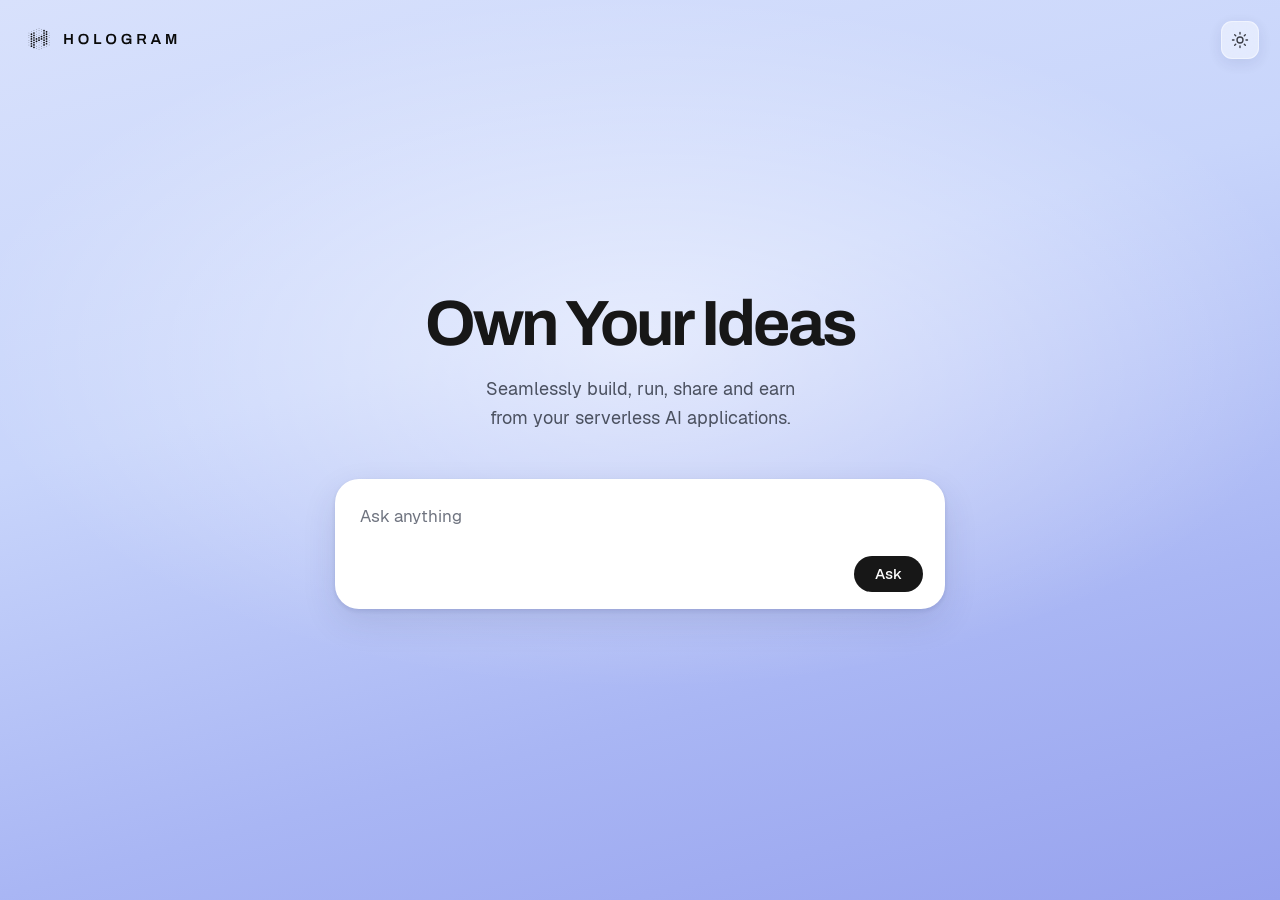
==== site/index.html @ 6a20eea2 "The hero says Own Your Ideas, and what the product is for in one line The headline and the lede are " ====
<!doctype html>
<html lang="en">
<head>
<meta charset="utf-8">
<meta name="viewport" content="width=device-width, initial-scale=1, viewport-fit=cover">
<meta name="color-scheme" content="light">
<meta name="theme-color" content="#d8e1fc">
<title>Own Your Ideas</title>
<meta name="description" content="Seamlessly build, run, share and earn from your serverless AI applications.">
<link rel="icon" href="mark.svg" type="image/svg+xml">
<link rel="manifest" href="app.webmanifest">
<link rel="stylesheet" href="app.css">
<script>
// Pre paint appearance, the same canonical state Hologram OS keeps (holo.theme.v1: palette, immersive,
// wallpaper) and the same hooks (data-holo-palette, data-holo-immersive, --holo-wallpaper, color-scheme),
// so the first frame already wears the chosen look. First run, and once for anyone who chose before
// look 2 (the sky gradient): light, no photo.
(function () {
  var root = document.documentElement, s = null;
  try { s = JSON.parse(localStorage.getItem("holo.theme.v1") || "null"); } catch (e) {}
  if (!s || s.look !== 2) { s = { look: 2, palette: "light", immersive: false, wallpaper: "wallpapers/alps.jpg" }; try { localStorage.setItem("holo.theme.v1", JSON.stringify(s)); } catch (e) {} }
  root.setAttribute("data-holo-palette", s.palette === "light" ? "light" : "dark");
  root.setAttribute("data-holo-immersive", s.immersive ? "on" : "off");
  root.style.setProperty("color-scheme", s.palette === "light" ? "light" : "dark");
  if (s.wallpaper) root.style.setProperty("--holo-wallpaper", "url(" + JSON.stringify(s.wallpaper) + ")");
})();
</script>
</head>
<body>
<a class="mark" href="./" aria-label="Hologram"><img class="on-dark" src="lockup-white.svg" alt="Hologram" width="157" height="30"><img class="on-light" src="lockup-black.svg" alt="Hologram" width="157" height="30"></a>
<button class="appearance" id="appearance" type="button" aria-haspopup="dialog" aria-expanded="false" aria-label="Appearance"><svg viewBox="0 0 24 24" width="18" height="18" fill="none" stroke="currentColor" stroke-width="1.8" stroke-linecap="round"><circle cx="12" cy="12" r="4"/><path d="M12 2v2M12 20v2M2 12h2M20 12h2M4.9 4.9l1.4 1.4M17.7 17.7l1.4 1.4M4.9 19.1l1.4-1.4M17.7 6.3l1.4-1.4"/></svg></button>
<div class="popover" id="popover" role="dialog" aria-label="Appearance" hidden>
  <button class="mode" type="button" data-mode="dark">Dark</button>
  <button class="mode" type="button" data-mode="light">Light</button>
  <button class="mode" type="button" data-mode="immersive">Immersive</button>
  <div class="walls" id="walls"><button class="wall" type="button" data-wall="wallpapers/alps.jpg" title="Alpine Dawn" aria-label="Alpine Dawn" style="background-image:url(wallpapers/alps.jpg)"></button><button class="wall" type="button" data-wall="wallpapers/galaxy.jpg" title="Galaxy" aria-label="Galaxy" style="background-image:url(wallpapers/galaxy.jpg)"></button><button class="wall" type="button" data-wall="wallpapers/aurora.jpg" title="Aurora" aria-label="Aurora" style="background-image:url(wallpapers/aurora.jpg)"></button></div>
</div>
<script type="application/json" id="wallpapers">[{"by":"Unsplash","byUrl":"https://unsplash.com/?utm_source=Hologram_AI&utm_medium=referral","file":"wallpapers/alps.jpg","name":"Alpine Dawn"},{"by":"Tiago Ferreira","byUrl":"https://unsplash.com/@tiago_f_ferreira?utm_source=Hologram_AI&utm_medium=referral","file":"wallpapers/galaxy.jpg","name":"Galaxy"},{"by":"Lightscape","byUrl":"https://unsplash.com/@lightscape?utm_source=Hologram_AI&utm_medium=referral","file":"wallpapers/aurora.jpg","name":"Aurora"}]</script>
<main>
  <h1>Own Your Ideas</h1>
  <p class="lede">Seamlessly build, run, share and earn from your serverless AI applications.</p>
  <div class="messages" id="messages"></div>
  <form class="composer" id="composer">
    <textarea id="input" rows="1" placeholder="Ask anything" autocomplete="off" autofocus></textarea>
    <div class="row"><span class="hint mono" id="hint"></span><button class="btn" id="send" type="submit" aria-label="Ask">Ask</button></div>
  </form>
</main>
<script type="module" src="app.js"></script>
</body>
</html>
---- site/app.css ----
/* Tokens from Hologram-Technologies/hologram-brand-kit, brand/css/hologram-warm.css, light and dark
   layers, and the kit's web fonts. Appearance as Hologram OS keeps it: two axes on <html>,
   data-holo-palette (light | dark) and data-holo-immersive (on | off) with --holo-wallpaper, the
   curated Unsplash photo behind frosted glass. The light look is the hero as lovable.dev draws it: a sky
   gradient, one large dark headline, one grey line, one floating white box with its controls along the
   bottom edge. Type steps of φ (16, 26, 42, 64); spacing on 8, 13, 21, 34, 55. */
@font-face { font-family: "Archivo"; src: url("fonts/Archivo-Bold.woff2") format("woff2"); font-weight: 700; font-display: swap; }
@font-face { font-family: "Geist"; src: url("fonts/Geist-Regular.woff2") format("woff2"); font-weight: 400; font-display: swap; }
@font-face { font-family: "Geist"; src: url("fonts/Geist-Medium.woff2") format("woff2"); font-weight: 500; font-display: swap; }
@font-face { font-family: "Geist Mono"; src: url("fonts/GeistMono-Regular.woff2") format("woff2"); font-weight: 400; font-display: swap; }

:root {
  --background: #c9d6fa; --foreground: #171717; --card: #ffffff; --muted-foreground: #4b5160;
  --border: #e4e7ef; --ring: #a8b0c6; --brand: #e93b01; --radius: 24px;
  --sky-a: #d8e1fc; --sky-b: #c8d5fb; --sky-c: #a9b6f4; --sky-d: #97a2ee;
  --glow-a: rgba(233, 59, 1, 0.42); --glow-b: rgba(255, 140, 90, 0.30); --glow-c: rgba(233, 59, 1, 0.22);
  --user: rgba(23, 23, 23, 0.06); --shadow: rgba(35, 45, 90, 0.12); --button: #171717; --button-hover: #000;
  --glass: rgba(255, 255, 255, 0.6); --glass-border: rgba(255, 255, 255, 0.75);
  --display: "Archivo", "Geist", system-ui, sans-serif;
  --text: "Geist", system-ui, -apple-system, "Segoe UI", sans-serif;
  --mono: "Geist Mono", ui-monospace, SFMono-Regular, Menlo, monospace;
}
:root[data-holo-palette="dark"] {
  --background: #151312; --foreground: #f6f5f4; --card: #1e1c1b; --muted-foreground: #a6a4a2;
  --border: #ffffff1a; --ring: #757371;
  --glow-a: rgba(233, 59, 1, 0.34); --glow-b: rgba(255, 140, 90, 0.16); --glow-c: rgba(233, 59, 1, 0.18);
  --user: rgba(255, 255, 255, 0.06); --shadow: rgba(0, 0, 0, 0.45); --button: #e93b01; --button-hover: #ff4a0a;
  --glass: rgba(30, 28, 27, 0.72); --glass-border: rgba(255, 255, 255, 0.12);
}
:root[data-holo-immersive="on"] {
  --foreground: #ffffff; --muted-foreground: rgba(255, 255, 255, 0.8); --card: rgba(255, 255, 255, 0.14);
  --user: rgba(255, 255, 255, 0.10); --border: rgba(255, 255, 255, 0.24); --shadow: rgba(0, 0, 0, 0.35);
  --button: #e93b01; --button-hover: #ff4a0a; --glass: rgba(20, 18, 17, 0.45); --glass-border: rgba(255, 255, 255, 0.2);
}

* { box-sizing: border-box; }
html, body { height: 100%; }
body {
  margin: 0; color: var(--foreground); background: var(--background);
  font-family: var(--text); font-size: 16px; line-height: 1.618;
  -webkit-font-smoothing: antialiased; text-rendering: optimizeLegibility;
}
/* The backdrop. Light: the sky, pale blue falling to lavender with a white haze behind the headline.
   Dark: soft radial fields in the brand's warm range. Immersive: the photo, with a quiet scrim so type
   stays legible. */
body::before {
  content: ""; position: fixed; inset: 0; z-index: -1; pointer-events: none;
  background:
    radial-gradient(75% 55% at 50% 38%, rgba(255, 255, 255, 0.55), transparent 70%),
    linear-gradient(165deg, var(--sky-a) 0%, var(--sky-b) 38%, var(--sky-c) 72%, var(--sky-d) 100%);
}
:root[data-holo-palette="dark"] body::before {
  background:
    radial-gradient(60% 55% at 50% 118%, var(--glow-a), transparent 70%),
    radial-gradient(45% 40% at 12% 88%, var(--glow-b), transparent 70%),
    radial-gradient(45% 40% at 88% 88%, var(--glow-c), transparent 70%),
    var(--background);
}
:root[data-holo-immersive="on"] body::before {
  background: linear-gradient(180deg, rgba(0, 0, 0, 0.16), rgba(0, 0, 0, 0.44)), var(--holo-wallpaper, none) center / cover no-repeat, var(--background);
}
.mono { font-family: var(--mono); font-size: 12.4px; }

/* The brand lockup from the kit, the white copy on a photo or the dark palette, the black copy on
   the light palette. Vector, so it is sharp at any density; a soft shadow keeps it legible on a photo. */
.mark { position: fixed; top: 21px; left: 21px; display: inline-flex; padding: 3px; }
.mark img { display: block; height: 30px; width: auto; }
.mark .on-light { display: none; }
:root[data-holo-palette="light"][data-holo-immersive="off"] .mark .on-light { display: block; }
:root[data-holo-palette="light"][data-holo-immersive="off"] .mark .on-dark { display: none; }
:root[data-holo-immersive="on"] .mark img { filter: drop-shadow(0 1px 8px rgba(0, 0, 0, 0.45)); }

/* The appearance tile, top right, and its popover: the frosted glass Hologram OS uses. */
.appearance {
  position: fixed; top: 21px; right: 21px; width: 38px; height: 38px; display: grid; place-items: center;
  border-radius: 11px; border: 1px solid var(--glass-border); background: var(--glass); color: var(--foreground);
  -webkit-backdrop-filter: blur(14px) saturate(1.1); backdrop-filter: blur(14px) saturate(1.1);
  cursor: pointer; opacity: 0.8; transition: opacity .2s ease, transform .2s ease; box-shadow: 0 4px 16px var(--shadow);
}
.appearance:hover { opacity: 1; transform: translateY(1px) scale(1.04); }
.popover {
  position: fixed; top: 66px; right: 21px; z-index: 3; width: 233px; padding: 8px; display: grid; gap: 3px;
  border-radius: 13px; border: 1px solid var(--glass-border); background: var(--glass); color: var(--foreground);
  -webkit-backdrop-filter: blur(34px) saturate(1.4); backdrop-filter: blur(34px) saturate(1.4);
  box-shadow: 0 13px 34px var(--shadow);
}
.popover[hidden] { display: none; }
.mode { display: block; width: 100%; text-align: left; padding: 8px 13px; border: 0; border-radius: 8px; background: transparent; color: inherit; font: inherit; cursor: pointer; }
.mode:hover { background: var(--user); }
.mode[aria-pressed="true"] { background: var(--user); font-weight: 500; }
.walls { display: grid; grid-template-columns: repeat(3, 1fr); gap: 5px; padding: 5px 5px 2px; }
.walls:not(.on) { display: none; }
.wall { aspect-ratio: 1.618; border-radius: 8px; border: 1.5px solid transparent; background-size: cover; background-position: center; cursor: pointer; }
.wall[aria-pressed="true"] { border-color: var(--brand); }

main {
  min-height: 100%; max-width: 652px; margin: 0 auto; padding: 21px; min-width: 0;
  display: flex; flex-direction: column; justify-content: center; align-items: stretch; gap: 13px;
}
h1 {
  font-family: var(--display); font-weight: 700; letter-spacing: -0.045em; line-height: 1.02;
  font-size: clamp(40px, 9vw, 64px); text-align: center; margin: 0; text-wrap: balance;
}
:root[data-holo-immersive="on"] h1 { text-shadow: 0 2px 21px rgba(0, 0, 0, 0.35); }
.lede { color: var(--muted-foreground); text-align: center; margin: 5px 0 34px; font-size: 18px; text-wrap: balance; }

.messages { display: grid; gap: 8px; min-width: 0; }
.messages:empty { display: none; }
.msg { padding: 13px 16px; border-radius: 13px; white-space: pre-wrap; word-break: break-word; min-width: 0; max-width: 100%; }
.msg.user { background: var(--user); }
.msg.assistant { background: var(--card); box-shadow: 0 1px 2px var(--shadow); }
:root[data-holo-immersive="on"] .msg { -webkit-backdrop-filter: blur(21px) saturate(1.2); backdrop-filter: blur(21px) saturate(1.2); }
/* The three chips under an answer, one row: the model, whether it was sealed now or served from a
   seal, and the check. Addresses live in the hover titles, never in the text. */
.meta { display: flex; flex-wrap: nowrap; gap: 8px; margin-top: 13px; overflow-x: auto; scrollbar-width: none; max-width: 100%; }
.meta::-webkit-scrollbar { display: none; }
.badge {
  display: inline-flex; align-items: center; flex: none; padding: 4px 12px; border-radius: 999px;
  border: 1px solid var(--border); color: var(--muted-foreground); font: inherit; font-size: 13px; line-height: 1.4;
  background: transparent; cursor: default; white-space: nowrap;
}
.badge.ok { color: var(--foreground); border-color: color-mix(in srgb, var(--brand) 45%, var(--border)); }
button.badge { cursor: pointer; }
button.badge:hover { color: var(--foreground); border-color: var(--brand); }

/* The box: white, floating, the words at the top and the controls along the bottom edge. */
.composer {
  display: grid; gap: 13px; background: var(--card); border-radius: var(--radius); padding: 21px 21px 16px;
  border: 1px solid var(--glass-border);
  box-shadow: 0 13px 34px var(--shadow), 0 2px 5px var(--shadow);
}
:root[data-holo-immersive="on"] .composer { border-color: var(--border); -webkit-backdrop-filter: blur(34px) saturate(1.4); backdrop-filter: blur(34px) saturate(1.4); }
.composer textarea {
  width: 100%; resize: none; min-height: 42px; max-height: 220px; background: transparent; color: var(--foreground);
  border: 0; outline: none; font: inherit; font-size: 17px; line-height: 1.5; padding: 3px 3px 0;
}
.composer textarea::placeholder { color: var(--muted-foreground); opacity: 0.8; }
.composer .row { display: flex; align-items: center; gap: 13px; min-width: 0; }
.hint { color: var(--muted-foreground); overflow: hidden; text-overflow: ellipsis; white-space: nowrap; min-width: 0; flex: 1 1 auto; }
.btn {
  border: 0; border-radius: 999px; height: 36px; padding: 0 21px; background: var(--button); color: #fff;
  font: inherit; font-size: 15px; font-weight: 500; cursor: pointer; flex: none;
}
.btn:hover { background: var(--button-hover); }
.btn:disabled { opacity: 0.45; cursor: default; }

@media (max-width: 520px) {
  main { padding: 55px 16px 55px; }
  .composer { padding: 16px 16px 13px; }
  .mark { top: 13px; left: 13px; }
  .mark img { height: 26px; }
  .appearance { top: 13px; right: 13px; }
  .popover { top: 58px; right: 13px; }
}
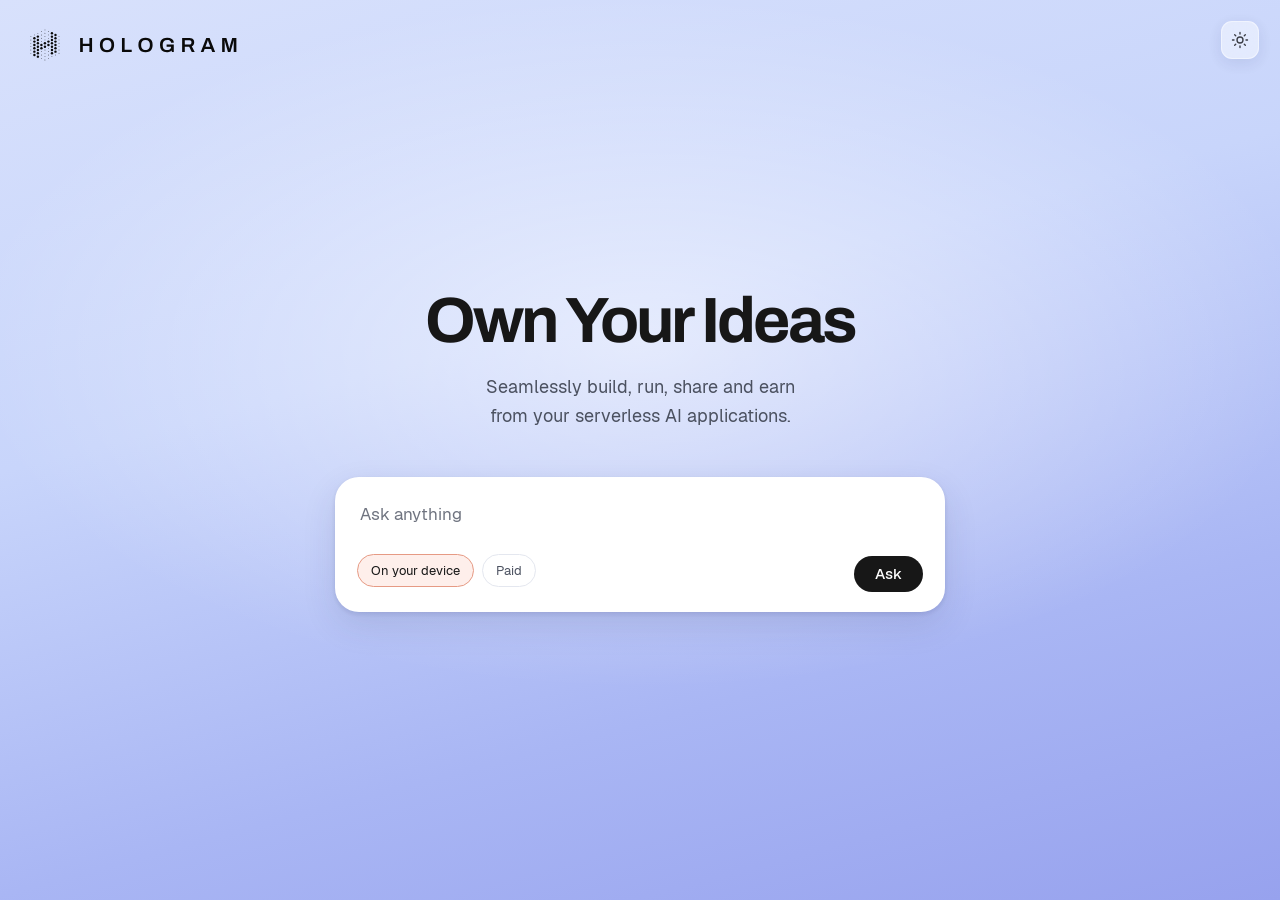
==== commit b2833097: "The endpoint, the switch, and the κ object's addressing rule The OpenAI compatible endpoint served f" ====
--- a/site/index.html
+++ b/site/index.html
@@ -30,10 +30,10 @@
 <a class="mark" href="./" aria-label="Hologram"><img class="on-dark" src="lockup-white.svg" alt="Hologram" width="157" height="30"><img class="on-light" src="lockup-black.svg" alt="Hologram" width="157" height="30"></a>
 <button class="appearance" id="appearance" type="button" aria-haspopup="dialog" aria-expanded="false" aria-label="Appearance"><svg viewBox="0 0 24 24" width="18" height="18" fill="none" stroke="currentColor" stroke-width="1.8" stroke-linecap="round"><circle cx="12" cy="12" r="4"/><path d="M12 2v2M12 20v2M2 12h2M20 12h2M4.9 4.9l1.4 1.4M17.7 17.7l1.4 1.4M4.9 19.1l1.4-1.4M17.7 6.3l1.4-1.4"/></svg></button>
 <div class="popover" id="popover" role="dialog" aria-label="Appearance" hidden>
-  <button class="mode" type="button" data-mode="dark">Dark</button>
-  <button class="mode" type="button" data-mode="light">Light</button>
-  <button class="mode" type="button" data-mode="immersive">Immersive</button>
+  <button class="mode" type="button" data-mode="immersive"><span>Immersive</span><svg viewBox="0 0 24 24" width="16" height="16" fill="none" stroke="currentColor" stroke-width="1.8" stroke-linecap="round" stroke-linejoin="round" aria-hidden="true"><rect x="3" y="4" width="18" height="16" rx="2"/><circle cx="8.5" cy="9.5" r="1.5"/><path d="M21 16l-5-5-8 8M3 18l4-4 3 3"/></svg></button>
   <div class="walls" id="walls"><button class="wall" type="button" data-wall="wallpapers/alps.jpg" title="Alpine Dawn" aria-label="Alpine Dawn" style="background-image:url(wallpapers/alps.jpg)"></button><button class="wall" type="button" data-wall="wallpapers/galaxy.jpg" title="Galaxy" aria-label="Galaxy" style="background-image:url(wallpapers/galaxy.jpg)"></button><button class="wall" type="button" data-wall="wallpapers/aurora.jpg" title="Aurora" aria-label="Aurora" style="background-image:url(wallpapers/aurora.jpg)"></button></div>
+  <button class="mode" type="button" data-mode="dark"><span>Dark</span><svg viewBox="0 0 24 24" width="16" height="16" fill="none" stroke="currentColor" stroke-width="1.8" stroke-linecap="round" stroke-linejoin="round" aria-hidden="true"><path d="M20 14.5A8 8 0 0 1 9.5 4a8 8 0 1 0 10.5 10.5z"/></svg></button>
+  <button class="mode" type="button" data-mode="light"><span>Light</span><svg viewBox="0 0 24 24" width="16" height="16" fill="none" stroke="currentColor" stroke-width="1.8" stroke-linecap="round" aria-hidden="true"><circle cx="12" cy="12" r="4"/><path d="M12 2v2M12 20v2M2 12h2M20 12h2M4.9 4.9l1.4 1.4M17.7 17.7l1.4 1.4M4.9 19.1l1.4-1.4M17.7 6.3l1.4-1.4"/></svg></button>
 </div>
 <script type="application/json" id="wallpapers">[{"by":"Unsplash","byUrl":"https://unsplash.com/?utm_source=Hologram_AI&utm_medium=referral","file":"wallpapers/alps.jpg","name":"Alpine Dawn"},{"by":"Tiago Ferreira","byUrl":"https://unsplash.com/@tiago_f_ferreira?utm_source=Hologram_AI&utm_medium=referral","file":"wallpapers/galaxy.jpg","name":"Galaxy"},{"by":"Lightscape","byUrl":"https://unsplash.com/@lightscape?utm_source=Hologram_AI&utm_medium=referral","file":"wallpapers/aurora.jpg","name":"Aurora"}]</script>
 <main>
@@ -42,7 +42,19 @@
   <div class="messages" id="messages"></div>
   <form class="composer" id="composer">
     <textarea id="input" rows="1" placeholder="Ask anything" autocomplete="off" autofocus></textarea>
-    <div class="row"><span class="hint mono" id="hint"></span><button class="btn" id="send" type="submit" aria-label="Ask">Ask</button></div>
+    <div class="keyrow" id="keyrow" hidden>
+      <input class="key" id="key" type="password" placeholder="Paste your OpenRouter key" aria-label="OpenRouter key" autocomplete="off" spellcheck="false">
+      <span class="hint mono" id="keyhint">Paid once, then free from the seal</span>
+    </div>
+    <div class="row">
+      <div class="who" role="radiogroup" aria-label="On your device / Paid">
+        <button class="mode2" type="button" data-provider="local" aria-pressed="true">On your device</button>
+        <button class="mode2" type="button" data-provider="paid" aria-pressed="false">Paid</button>
+        <select class="pick" id="paidModel" aria-label="Paid" hidden><option value="qwen/qwen3.8-flash">Qwen 3.8 Flash</option><option value="deepseek/deepseek-v4.1-flash">DeepSeek V4.1 Flash</option><option value="nvidia/nemotron-3.5-lightning:free">Nemotron 3.5, free</option></select>
+      </div>
+      <span class="hint mono" id="hint"></span>
+      <button class="btn" id="send" type="submit" aria-label="Ask">Ask</button>
+    </div>
   </form>
 </main>
 <script type="module" src="app.js"></script>
--- a/site/app.css
+++ b/site/app.css
@@ -64,7 +64,7 @@
 /* The brand lockup from the kit, the white copy on a photo or the dark palette, the black copy on
    the light palette. Vector, so it is sharp at any density; a soft shadow keeps it legible on a photo. */
 .mark { position: fixed; top: 21px; left: 21px; display: inline-flex; padding: 3px; }
-.mark img { display: block; height: 30px; width: auto; }
+.mark img { display: block; height: 42px; width: auto; }
 .mark .on-light { display: none; }
 :root[data-holo-palette="light"][data-holo-immersive="off"] .mark .on-light { display: block; }
 :root[data-holo-palette="light"][data-holo-immersive="off"] .mark .on-dark { display: none; }
@@ -85,10 +85,11 @@
   box-shadow: 0 13px 34px var(--shadow);
 }
 .popover[hidden] { display: none; }
-.mode { display: block; width: 100%; text-align: left; padding: 8px 13px; border: 0; border-radius: 8px; background: transparent; color: inherit; font: inherit; cursor: pointer; }
+.mode { display: flex; align-items: center; justify-content: space-between; gap: 13px; width: 100%; text-align: left; padding: 8px 13px; border: 0; border-radius: 8px; background: transparent; color: inherit; font: inherit; cursor: pointer; }
+.mode svg { flex: none; opacity: 0.8; }
 .mode:hover { background: var(--user); }
 .mode[aria-pressed="true"] { background: var(--user); font-weight: 500; }
-.walls { display: grid; grid-template-columns: repeat(3, 1fr); gap: 5px; padding: 5px 5px 2px; }
+.walls { display: grid; grid-template-columns: repeat(3, 1fr); gap: 5px; padding: 2px 5px 8px; }
 .walls:not(.on) { display: none; }
 .wall { aspect-ratio: 1.618; border-radius: 8px; border: 1.5px solid transparent; background-size: cover; background-position: center; cursor: pointer; }
 .wall[aria-pressed="true"] { border-color: var(--brand); }
@@ -148,7 +149,16 @@
   main { padding: 55px 16px 55px; }
   .composer { padding: 16px 16px 13px; }
   .mark { top: 13px; left: 13px; }
-  .mark img { height: 26px; }
+  .mark img { height: 32px; }
   .appearance { top: 13px; right: 13px; }
   .popover { top: 58px; right: 13px; }
 }
+
+/* Who answers: one switch, two words; the paid side shows a model choice and, once, a key field. */
+.who { display: flex; align-items: center; gap: 8px; margin-bottom: 8px; }
+.mode2 { font: inherit; font-size: 13px; padding: 5px 13px; border-radius: 999px; border: 1px solid var(--border); background: transparent; color: var(--muted-foreground); cursor: pointer; }
+.mode2[aria-pressed="true"] { color: var(--foreground); border-color: color-mix(in srgb, var(--brand) 45%, var(--border)); background: color-mix(in srgb, var(--brand) 8%, transparent); }
+.pick { font: inherit; font-size: 13px; padding: 5px 8px; border-radius: 8px; border: 1px solid var(--border); background: var(--background); color: var(--foreground); max-width: 60%; }
+.keyrow { display: flex; align-items: center; gap: 13px; margin-bottom: 8px; min-width: 0; }
+.keyrow[hidden], .pick[hidden] { display: none; }
+.key { font: inherit; font-size: 13px; flex: 1 1 auto; min-width: 0; padding: 8px 13px; border-radius: 10px; border: 1px solid var(--border); background: var(--background); color: var(--foreground); }
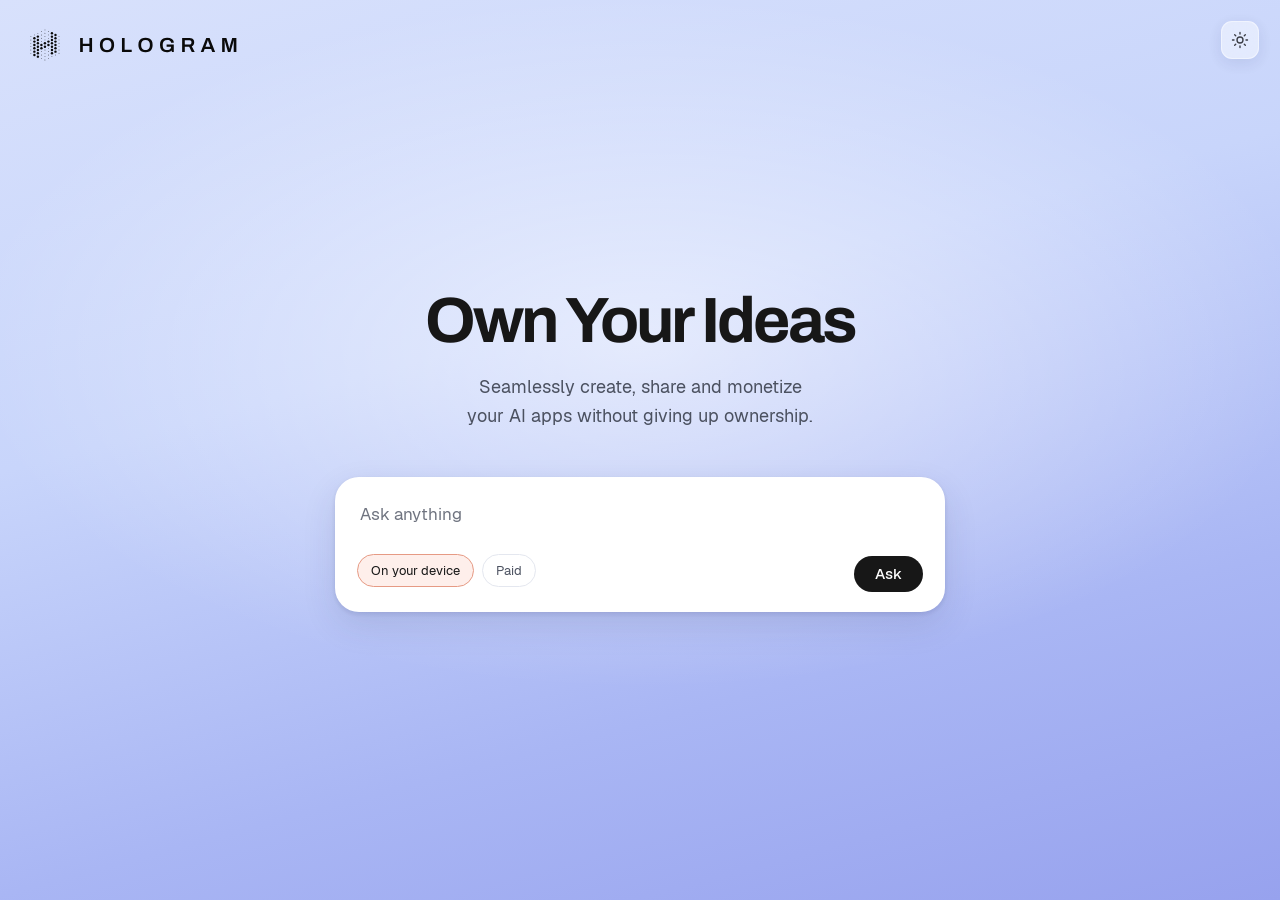
==== commit f38549db: "The lede says what the product is for: create, share and monetize your AI apps, ownership kept The l" ====
--- a/site/index.html
+++ b/site/index.html
@@ -6,7 +6,7 @@
 <meta name="color-scheme" content="light">
 <meta name="theme-color" content="#d8e1fc">
 <title>Own Your Ideas</title>
-<meta name="description" content="Seamlessly build, run, share and earn from your serverless AI applications.">
+<meta name="description" content="Seamlessly create, share and monetize your AI apps without giving up ownership.">
 <link rel="icon" href="mark.svg" type="image/svg+xml">
 <link rel="manifest" href="app.webmanifest">
 <link rel="stylesheet" href="app.css">
@@ -38,7 +38,7 @@
 <script type="application/json" id="wallpapers">[{"by":"Unsplash","byUrl":"https://unsplash.com/?utm_source=Hologram_AI&utm_medium=referral","file":"wallpapers/alps.jpg","name":"Alpine Dawn"},{"by":"Tiago Ferreira","byUrl":"https://unsplash.com/@tiago_f_ferreira?utm_source=Hologram_AI&utm_medium=referral","file":"wallpapers/galaxy.jpg","name":"Galaxy"},{"by":"Lightscape","byUrl":"https://unsplash.com/@lightscape?utm_source=Hologram_AI&utm_medium=referral","file":"wallpapers/aurora.jpg","name":"Aurora"}]</script>
 <main>
   <h1>Own Your Ideas</h1>
-  <p class="lede">Seamlessly build, run, share and earn from your serverless AI applications.</p>
+  <p class="lede">Seamlessly create, share and monetize your AI apps without giving up ownership.</p>
   <div class="messages" id="messages"></div>
   <form class="composer" id="composer">
     <textarea id="input" rows="1" placeholder="Ask anything" autocomplete="off" autofocus></textarea>
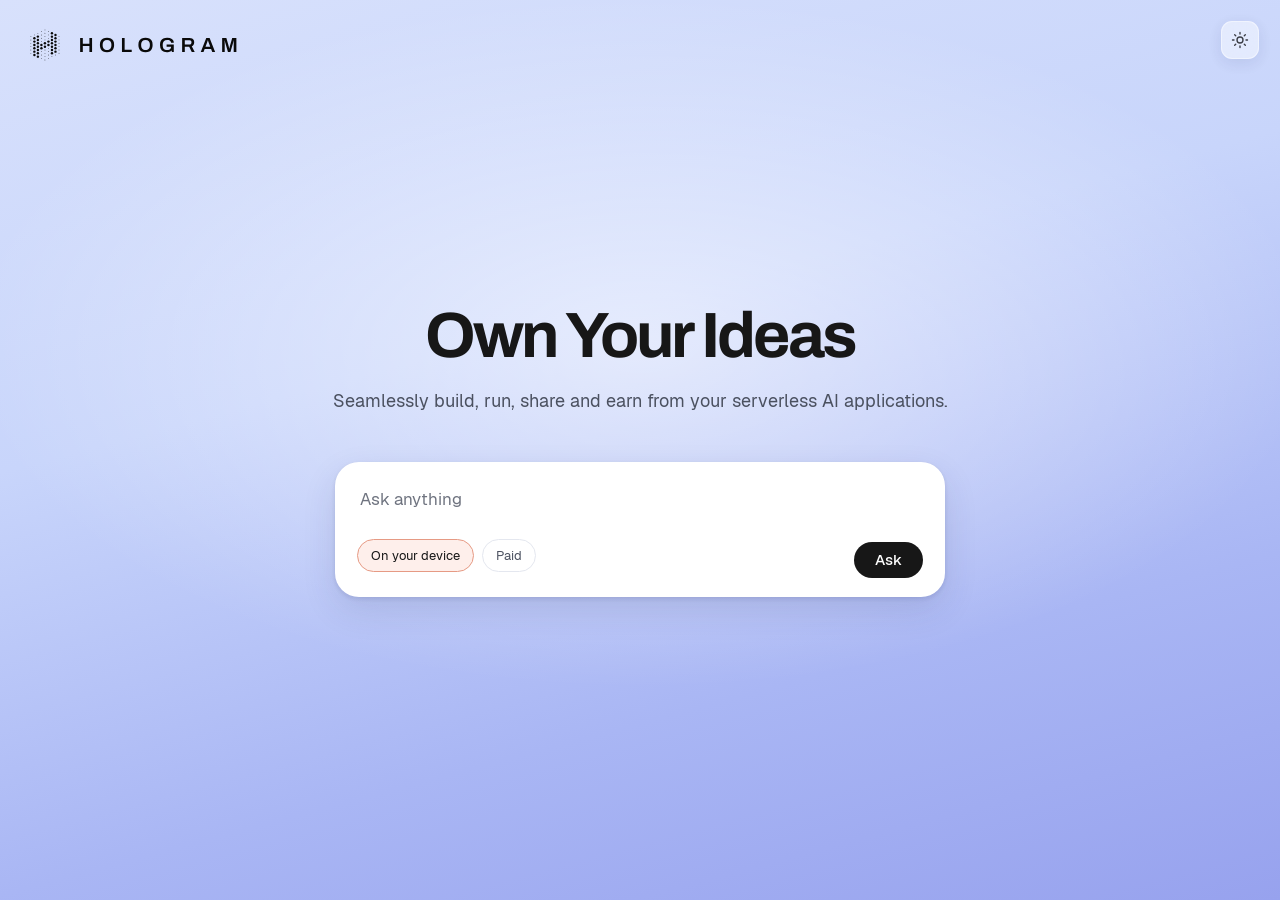
==== commit b1e38831: "The lede is back to build, run, share and earn, and it sits on one row The words return through the " ====
--- a/site/index.html
+++ b/site/index.html
@@ -6,7 +6,7 @@
 <meta name="color-scheme" content="light">
 <meta name="theme-color" content="#d8e1fc">
 <title>Own Your Ideas</title>
-<meta name="description" content="Seamlessly create, share and monetize your AI apps without giving up ownership.">
+<meta name="description" content="Seamlessly build, run, share and earn from your serverless AI applications.">
 <link rel="icon" href="mark.svg" type="image/svg+xml">
 <link rel="manifest" href="app.webmanifest">
 <link rel="stylesheet" href="app.css">
@@ -38,7 +38,7 @@
 <script type="application/json" id="wallpapers">[{"by":"Unsplash","byUrl":"https://unsplash.com/?utm_source=Hologram_AI&utm_medium=referral","file":"wallpapers/alps.jpg","name":"Alpine Dawn"},{"by":"Tiago Ferreira","byUrl":"https://unsplash.com/@tiago_f_ferreira?utm_source=Hologram_AI&utm_medium=referral","file":"wallpapers/galaxy.jpg","name":"Galaxy"},{"by":"Lightscape","byUrl":"https://unsplash.com/@lightscape?utm_source=Hologram_AI&utm_medium=referral","file":"wallpapers/aurora.jpg","name":"Aurora"}]</script>
 <main>
   <h1>Own Your Ideas</h1>
-  <p class="lede">Seamlessly create, share and monetize your AI apps without giving up ownership.</p>
+  <p class="lede">Seamlessly build, run, share and earn from your serverless AI applications.</p>
   <div class="messages" id="messages"></div>
   <form class="composer" id="composer">
     <textarea id="input" rows="1" placeholder="Ask anything" autocomplete="off" autofocus></textarea>
--- a/site/app.css
+++ b/site/app.css
@@ -103,7 +103,10 @@
   font-size: clamp(40px, 9vw, 64px); text-align: center; margin: 0; text-wrap: balance;
 }
 :root[data-holo-immersive="on"] h1 { text-shadow: 0 2px 21px rgba(0, 0, 0, 0.35); }
-.lede { color: var(--muted-foreground); text-align: center; margin: 5px 0 34px; font-size: 18px; text-wrap: balance; }
+/* One row on a desk: the lede may use the whole 652 column (the negative margins undo main's padding);
+   it wraps only where the column itself is narrower than the sentence. */
+.lede { color: var(--muted-foreground); text-align: center; margin: 5px -21px 34px; font-size: 18px; white-space: nowrap; }
+@media (max-width: 700px) { .lede { margin-left: 0; margin-right: 0; white-space: normal; text-wrap: balance; } }
 
 .messages { display: grid; gap: 8px; min-width: 0; }
 .messages:empty { display: none; }
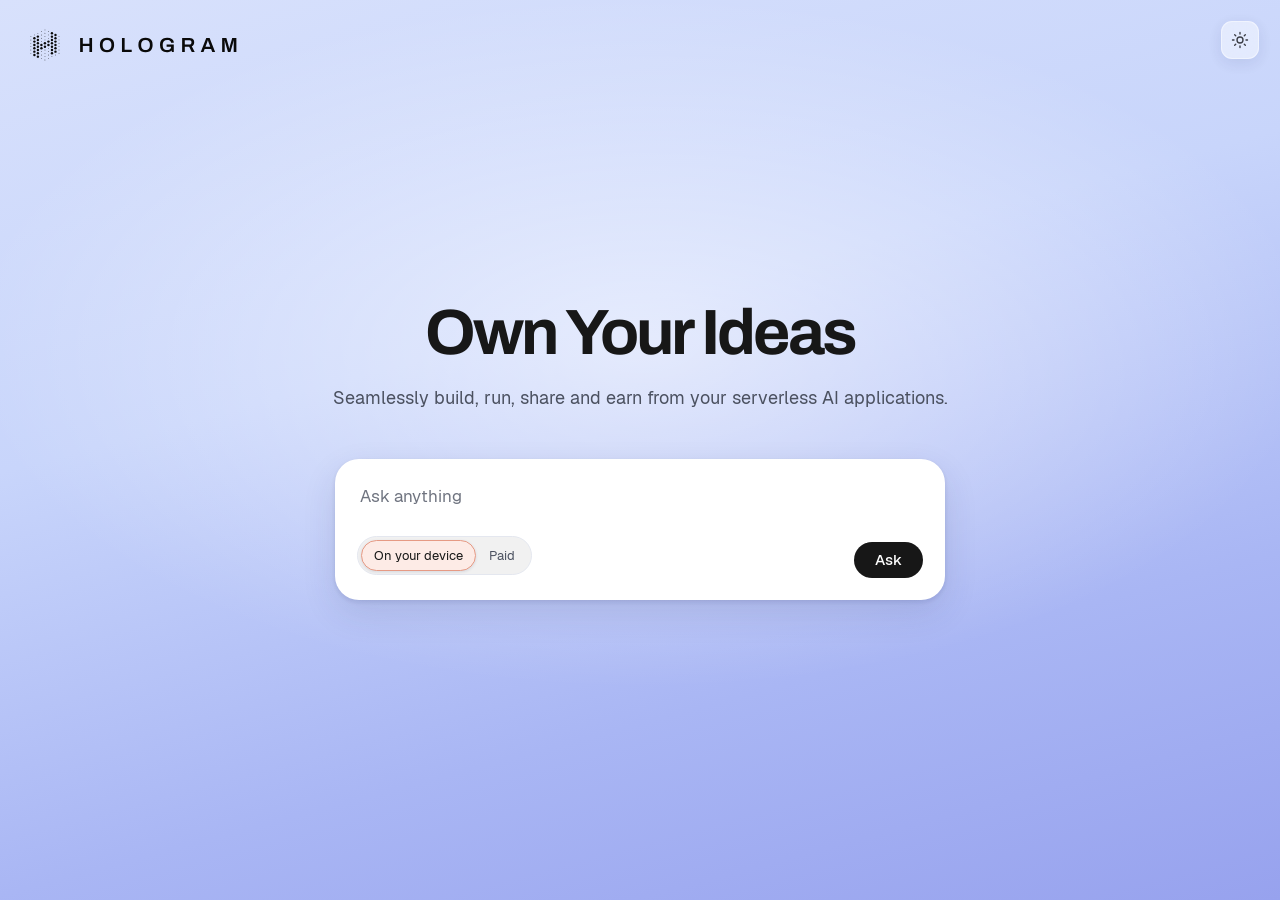
==== commit 4d2dde1d: "The pool and stage tables in the model, and a native lane for a mount that refuses to publish pageAc" ====
--- a/site/index.html
+++ b/site/index.html
@@ -47,16 +47,42 @@
       <span class="hint mono" id="keyhint">Paid once, then free from the seal</span>
     </div>
     <div class="row">
-      <div class="who" role="radiogroup" aria-label="On your device / Paid">
-        <button class="mode2" type="button" data-provider="local" aria-pressed="true">On your device</button>
-        <button class="mode2" type="button" data-provider="paid" aria-pressed="false">Paid</button>
+      <div class="who">
+        <div class="switch" id="who" role="radiogroup" aria-label="On your device / Paid">
+          <span class="thumb" id="whoThumb" aria-hidden="true"></span>
+          <button class="seg" type="button" role="radio" data-provider="local" aria-checked="true">On your device</button>
+          <button class="seg" type="button" role="radio" data-provider="paid" aria-checked="false">Paid</button>
+        </div>
         <select class="pick" id="paidModel" aria-label="Paid" hidden><option value="qwen/qwen3.8-flash">Qwen 3.8 Flash</option><option value="deepseek/deepseek-v4.1-flash">DeepSeek V4.1 Flash</option><option value="nvidia/nemotron-3.5-lightning:free">Nemotron 3.5, free</option></select>
       </div>
+      <button class="pill" id="connect" type="button" hidden aria-haspopup="dialog" aria-expanded="false"><span class="dot" id="pillDot"></span>Connect</button>
       <span class="hint mono" id="hint"></span>
       <button class="btn" id="send" type="submit" aria-label="Ask">Ask</button>
     </div>
   </form>
 </main>
+<div class="scrim" id="scrim" hidden></div>
+<section class="sheet" id="sheet" role="dialog" aria-label="Connect" hidden>
+  <div class="state"><span class="dot" id="sheetDot"></span><span id="state">Not connected</span></div>
+  <p class="ask" id="ask" hidden>Your browser may ask to let this page reach your computer.</p>
+  <div class="step">
+    <div class="steph"><span>Run this once, on this computer</span><span class="tabs"><button class="ostab" type="button" data-os="mac" aria-pressed="true">macOS / Linux</button><button class="ostab" type="button" data-os="win" aria-pressed="false">Windows</button></span></div>
+    <div class="cmd"><code class="mono" id="cmd"></code><button class="copy" type="button" data-copy="cmd">Copy</button></div>
+    <div class="steph sub"><span>Verify the file</span><span class="mono" id="hash"></span></div>
+    <div class="cmd"><code class="mono" id="verifycmd"></code><button class="copy" type="button" data-copy="verifycmd">Copy</button></div>
+  </div>
+  <div class="step">
+    <div class="steph"><span>Base URL</span><span class="mono" id="modelId"></span></div>
+    <div class="cmd"><code class="mono" id="baseUrl"></code><button class="copy" type="button" data-copy="baseUrl">Copy</button></div>
+    <div class="steph sub"><span>Any key works, for example local</span></div>
+  </div>
+  <div class="step">
+    <div class="steph"><span class="tabs" id="snips"></span></div>
+    <div class="cmd"><pre class="mono" id="snippet"></pre><button class="copy" type="button" data-copy="snippet">Copy</button></div>
+  </div>
+  <div class="step test"><button class="btn" id="test" type="button" disabled>Send a test request</button><span class="hint mono" id="testOut"></span></div>
+  <p class="foot">Nothing leaves your device. Keep this tab open.</p>
+</section>
 <script type="module" src="app.js"></script>
 </body>
 </html>
--- a/site/app.css
+++ b/site/app.css
@@ -158,10 +158,64 @@
 }
 
 /* Who answers: one switch, two words; the paid side shows a model choice and, once, a key field. */
-.who { display: flex; align-items: center; gap: 8px; margin-bottom: 8px; }
-.mode2 { font: inherit; font-size: 13px; padding: 5px 13px; border-radius: 999px; border: 1px solid var(--border); background: transparent; color: var(--muted-foreground); cursor: pointer; }
-.mode2[aria-pressed="true"] { color: var(--foreground); border-color: color-mix(in srgb, var(--brand) 45%, var(--border)); background: color-mix(in srgb, var(--brand) 8%, transparent); }
+.who { display: flex; align-items: center; gap: 8px; margin-bottom: 8px; min-width: 0; }
+/* One switch, two positions: a single track with a thumb that slides and resizes to the active
+   side (its width is set in app.js, so the wide and the short label both fit). Both words stay
+   legible; the moving thumb is the whole affordance. */
+.switch { position: relative; display: inline-flex; padding: 3px; border-radius: 999px; border: 1px solid var(--border); background: var(--user); }
+.switch .seg { position: relative; z-index: 1; font: inherit; font-size: 13px; padding: 5px 13px; border: 0; border-radius: 999px; background: transparent; color: var(--muted-foreground); cursor: pointer; white-space: nowrap; transition: color .25s ease; }
+.switch .seg[aria-checked="true"] { color: var(--foreground); }
+.switch .thumb { position: absolute; top: 3px; bottom: 3px; left: 0; width: 0; border-radius: 999px; background: color-mix(in srgb, var(--brand) 10%, var(--card)); border: 1px solid color-mix(in srgb, var(--brand) 45%, var(--border)); box-shadow: 0 1px 3px var(--shadow); }
+.switch.ready .thumb { transition: transform .28s cubic-bezier(.4, 0, .2, 1), width .28s cubic-bezier(.4, 0, .2, 1); }
 .pick { font: inherit; font-size: 13px; padding: 5px 8px; border-radius: 8px; border: 1px solid var(--border); background: var(--background); color: var(--foreground); max-width: 60%; }
 .keyrow { display: flex; align-items: center; gap: 13px; margin-bottom: 8px; min-width: 0; }
 .keyrow[hidden], .pick[hidden] { display: none; }
 .key { font: inherit; font-size: 13px; flex: 1 1 auto; min-width: 0; padding: 8px 13px; border-radius: 10px; border: 1px solid var(--border); background: var(--background); color: var(--foreground); }
+
+/* Connect: the pill in the box, and its sheet. The pill appears only when the model says the endpoint
+   could answer (a resident model, or a kept key online). The sheet is the box's own white card, centred,
+   never a section under the box: one state line, one command, the base URL, one snippet, one test. */
+.pill { display: inline-flex; align-items: center; gap: 7px; font: inherit; font-size: 13px; padding: 5px 13px; border-radius: 999px; border: 1px solid var(--border); background: transparent; color: var(--muted-foreground); cursor: pointer; flex: none; }
+.pill:hover, .pill[aria-expanded="true"] { color: var(--foreground); border-color: color-mix(in srgb, var(--brand) 45%, var(--border)); }
+.pill[hidden] { display: none; }
+.dot { width: 8px; height: 8px; border-radius: 50%; background: var(--muted-foreground); opacity: 0.45; flex: none; transition: background .3s ease, opacity .3s ease, transform .3s ease; }
+.dot.wait { background: #e0a020; opacity: 1; animation: breathe 1.4s ease-in-out infinite; }
+.dot.on { background: #1fa650; opacity: 1; transform: scale(1.15); }
+@keyframes breathe { 0%, 100% { opacity: 0.35; } 50% { opacity: 1; } }
+.scrim { position: fixed; inset: 0; z-index: 4; background: rgba(20, 18, 30, 0.28); }
+.scrim[hidden] { display: none; }
+.sheet {
+  position: fixed; left: 50%; top: 50%; transform: translate(-50%, -50%); z-index: 5;
+  width: min(652px, calc(100vw - 32px)); max-height: min(86vh, 720px); overflow: auto;
+  display: grid; gap: 13px; padding: 21px; background: var(--card); color: var(--foreground);
+  border-radius: var(--radius); border: 1px solid var(--glass-border); box-shadow: 0 21px 55px var(--shadow), 0 2px 5px var(--shadow);
+}
+:root[data-holo-immersive="on"] .sheet { border-color: var(--border); -webkit-backdrop-filter: blur(34px) saturate(1.4); backdrop-filter: blur(34px) saturate(1.4); }
+.sheet[hidden] { display: none; }
+.sheet .state { display: flex; align-items: center; gap: 10px; font-size: 15px; font-weight: 500; }
+.sheet .ask { margin: -5px 0 0; font-size: 13px; color: var(--muted-foreground); }
+.sheet .ask[hidden] { display: none; }
+.sheet .step { display: grid; gap: 6px; }
+.sheet .steph { display: flex; align-items: center; justify-content: space-between; gap: 13px; font-size: 13px; color: var(--muted-foreground); min-width: 0; }
+.sheet .steph > span:first-child { flex: none; white-space: nowrap; }
+.sheet .steph .mono { overflow: hidden; text-overflow: ellipsis; white-space: nowrap; min-width: 0; flex: 0 1 auto; }
+.sheet .steph.sub { font-size: 12.4px; margin-top: 2px; }
+.sheet .tabs { display: inline-flex; gap: 5px; flex-wrap: wrap; }
+.ostab, .snip { font: inherit; font-size: 12.4px; padding: 3px 10px; border-radius: 999px; border: 1px solid var(--border); background: transparent; color: var(--muted-foreground); cursor: pointer; }
+.ostab[aria-pressed="true"], .snip[aria-pressed="true"] { color: var(--foreground); border-color: color-mix(in srgb, var(--brand) 45%, var(--border)); background: color-mix(in srgb, var(--brand) 8%, transparent); }
+.cmd { display: flex; align-items: flex-start; gap: 8px; padding: 8px 8px 8px 13px; border-radius: 10px; background: var(--user); min-width: 0; }
+.cmd code, .cmd pre { flex: 1 1 auto; min-width: 0; margin: 0; overflow-x: auto; white-space: pre; line-height: 1.5; padding: 3px 0; scrollbar-width: thin; }
+.copy { font: inherit; font-size: 12.4px; padding: 3px 10px; border-radius: 999px; border: 1px solid var(--border); background: var(--card); color: var(--muted-foreground); cursor: pointer; flex: none; }
+.copy:hover { color: var(--foreground); border-color: var(--brand); }
+.sheet .test { display: flex; align-items: center; gap: 13px; }
+.sheet .foot { margin: 0; font-size: 13px; color: var(--muted-foreground); }
+@media (max-width: 520px) {
+  .sheet { padding: 16px; gap: 10px; }
+  .sheet .steph { flex-wrap: wrap; }
+  /* The box row wraps on a phone: the switch and Connect on one line, the hint and Ask on the next. */
+  .composer .row { flex-wrap: wrap; row-gap: 8px; }
+  .composer .row .hint { flex-basis: 100%; order: 3; }
+  .composer .row .hint:empty { display: none; }
+  .composer .row .btn { order: 2; margin-left: auto; }
+  .who { margin-bottom: 0; }
+}
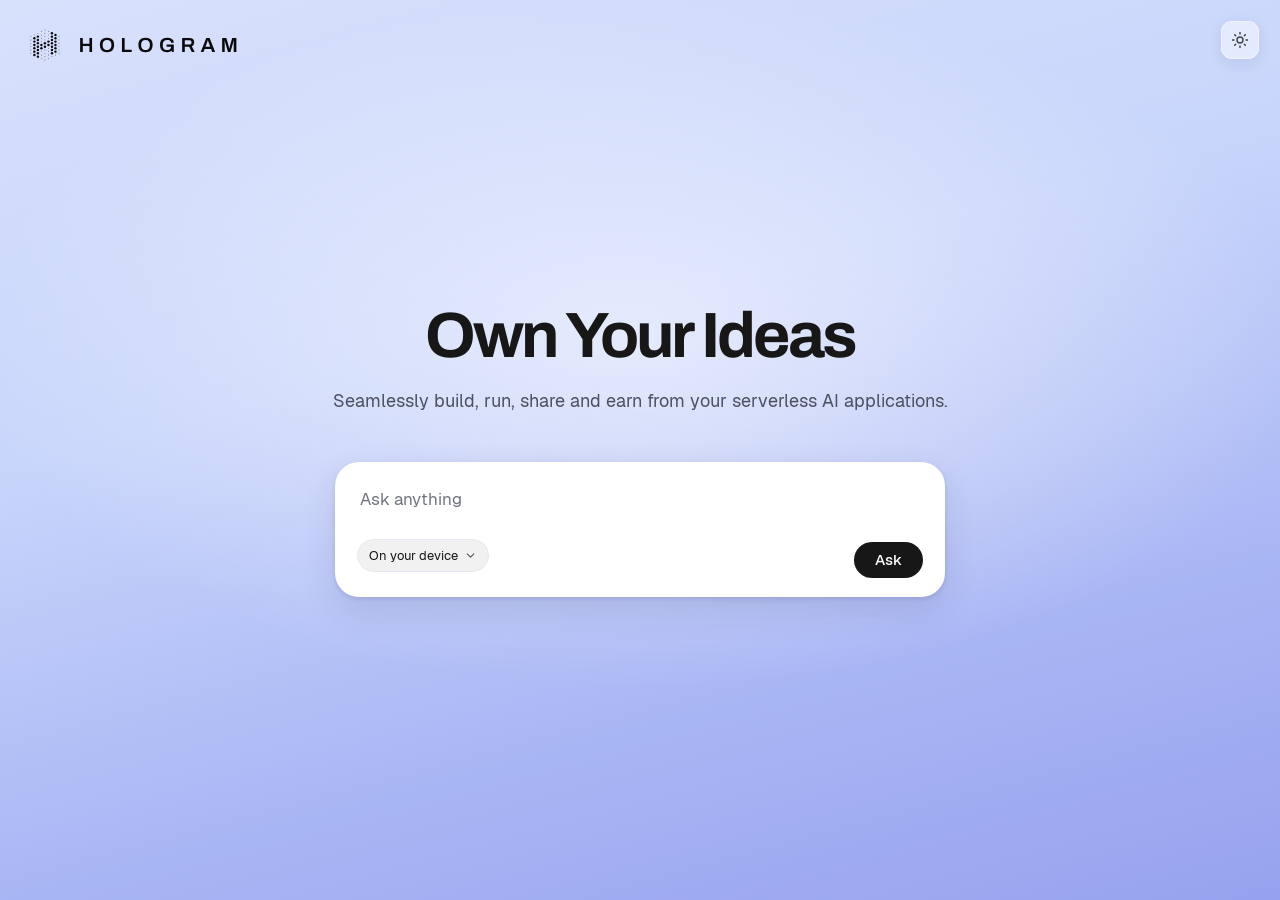
==== commit 3cc2be24: "The provider switch is one pill with a dropdown of who answers The two-position toggle becomes a sin" ====
--- a/site/index.html
+++ b/site/index.html
@@ -48,12 +48,8 @@
     </div>
     <div class="row">
       <div class="who">
-        <div class="switch" id="who" role="radiogroup" aria-label="On your device / Paid">
-          <span class="thumb" id="whoThumb" aria-hidden="true"></span>
-          <button class="seg" type="button" role="radio" data-provider="local" aria-checked="true">On your device</button>
-          <button class="seg" type="button" role="radio" data-provider="paid" aria-checked="false">Paid</button>
-        </div>
-        <select class="pick" id="paidModel" aria-label="Paid" hidden><option value="qwen/qwen3.8-flash">Qwen 3.8 Flash</option><option value="deepseek/deepseek-v4.1-flash">DeepSeek V4.1 Flash</option><option value="nvidia/nemotron-3.5-lightning:free">Nemotron 3.5, free</option></select>
+        <button class="who-pill" id="whoPill" type="button" aria-haspopup="listbox" aria-expanded="false" aria-label="On your device / Paid"><span id="whoCurrent">On your device</span><svg class="chev" viewBox="0 0 24 24" width="13" height="13" fill="none" stroke="currentColor" stroke-width="2" stroke-linecap="round" stroke-linejoin="round" aria-hidden="true"><path d="M6 9l6 6 6-6"/></svg></button>
+        <div class="who-menu" id="whoMenu" role="listbox" aria-label="On your device / Paid" hidden><button class="opt" type="button" role="option" data-provider="local" data-model="" aria-selected="true">On your device</button><button class="opt" type="button" role="option" data-provider="paid" data-model="qwen/qwen3.8-flash" aria-selected="false">Qwen 3.8 Flash</button><button class="opt" type="button" role="option" data-provider="paid" data-model="deepseek/deepseek-v4.1-flash" aria-selected="false">DeepSeek V4.1 Flash</button><button class="opt" type="button" role="option" data-provider="paid" data-model="nvidia/nemotron-3.5-lightning:free" aria-selected="false">Nemotron 3.5, free</button></div>
       </div>
       <button class="pill" id="connect" type="button" hidden aria-haspopup="dialog" aria-expanded="false"><span class="dot" id="pillDot"></span>Connect</button>
       <span class="hint mono" id="hint"></span>
--- a/site/app.css
+++ b/site/app.css
@@ -157,19 +157,22 @@
   .popover { top: 58px; right: 13px; }
 }
 
-/* Who answers: one switch, two words; the paid side shows a model choice and, once, a key field. */
-.who { display: flex; align-items: center; gap: 8px; margin-bottom: 8px; min-width: 0; }
-/* One switch, two positions: a single track with a thumb that slides and resizes to the active
-   side (its width is set in app.js, so the wide and the short label both fit). Both words stay
-   legible; the moving thumb is the whole affordance. */
-.switch { position: relative; display: inline-flex; padding: 3px; border-radius: 999px; border: 1px solid var(--border); background: var(--user); }
-.switch .seg { position: relative; z-index: 1; font: inherit; font-size: 13px; padding: 5px 13px; border: 0; border-radius: 999px; background: transparent; color: var(--muted-foreground); cursor: pointer; white-space: nowrap; transition: color .25s ease; }
-.switch .seg[aria-checked="true"] { color: var(--foreground); }
-.switch .thumb { position: absolute; top: 3px; bottom: 3px; left: 0; width: 0; border-radius: 999px; background: color-mix(in srgb, var(--brand) 10%, var(--card)); border: 1px solid color-mix(in srgb, var(--brand) 45%, var(--border)); box-shadow: 0 1px 3px var(--shadow); }
-.switch.ready .thumb { transition: transform .28s cubic-bezier(.4, 0, .2, 1), width .28s cubic-bezier(.4, 0, .2, 1); }
-.pick { font: inherit; font-size: 13px; padding: 5px 8px; border-radius: 8px; border: 1px solid var(--border); background: var(--background); color: var(--foreground); max-width: 60%; }
+/* Who answers: one pill that names the current choice and drops a menu of everyone who can answer,
+   your device or a paid model. The pill always says who will answer, so it is its own label. */
+.who { position: relative; display: flex; align-items: center; gap: 8px; margin-bottom: 8px; min-width: 0; }
+.who-pill { display: inline-flex; align-items: center; gap: 6px; max-width: 100%; font: inherit; font-size: 13px; padding: 5px 11px; border-radius: 999px; border: 1px solid var(--border); background: var(--user); color: var(--foreground); cursor: pointer; white-space: nowrap; }
+.who-pill:hover, .who-pill[aria-expanded="true"] { border-color: color-mix(in srgb, var(--brand) 45%, var(--border)); }
+.who-pill #whoCurrent { overflow: hidden; text-overflow: ellipsis; }
+.who-pill .chev { flex: none; opacity: 0.7; transition: transform .2s ease; }
+.who-pill[aria-expanded="true"] .chev { transform: rotate(180deg); }
+.who-menu { position: absolute; left: 0; bottom: calc(100% + 6px); z-index: 4; min-width: 200px; max-width: min(280px, 80vw); padding: 5px; display: grid; gap: 2px; border-radius: 13px; border: 1px solid var(--glass-border); background: var(--glass); -webkit-backdrop-filter: blur(34px) saturate(1.4); backdrop-filter: blur(34px) saturate(1.4); box-shadow: 0 13px 34px var(--shadow); }
+.who-menu[hidden] { display: none; }
+.opt { display: flex; align-items: center; justify-content: space-between; gap: 13px; width: 100%; text-align: left; font: inherit; font-size: 13px; padding: 8px 11px; border: 0; border-radius: 8px; background: transparent; color: var(--foreground); cursor: pointer; white-space: nowrap; }
+.opt:hover { background: var(--user); }
+.opt[aria-selected="true"] { background: var(--user); font-weight: 500; }
+.opt[aria-selected="true"]::after { content: "\2713"; color: var(--brand); font-weight: 600; }
 .keyrow { display: flex; align-items: center; gap: 13px; margin-bottom: 8px; min-width: 0; }
-.keyrow[hidden], .pick[hidden] { display: none; }
+.keyrow[hidden] { display: none; }
 .key { font: inherit; font-size: 13px; flex: 1 1 auto; min-width: 0; padding: 8px 13px; border-radius: 10px; border: 1px solid var(--border); background: var(--background); color: var(--foreground); }
 
 /* Connect: the pill in the box, and its sheet. The pill appears only when the model says the endpoint
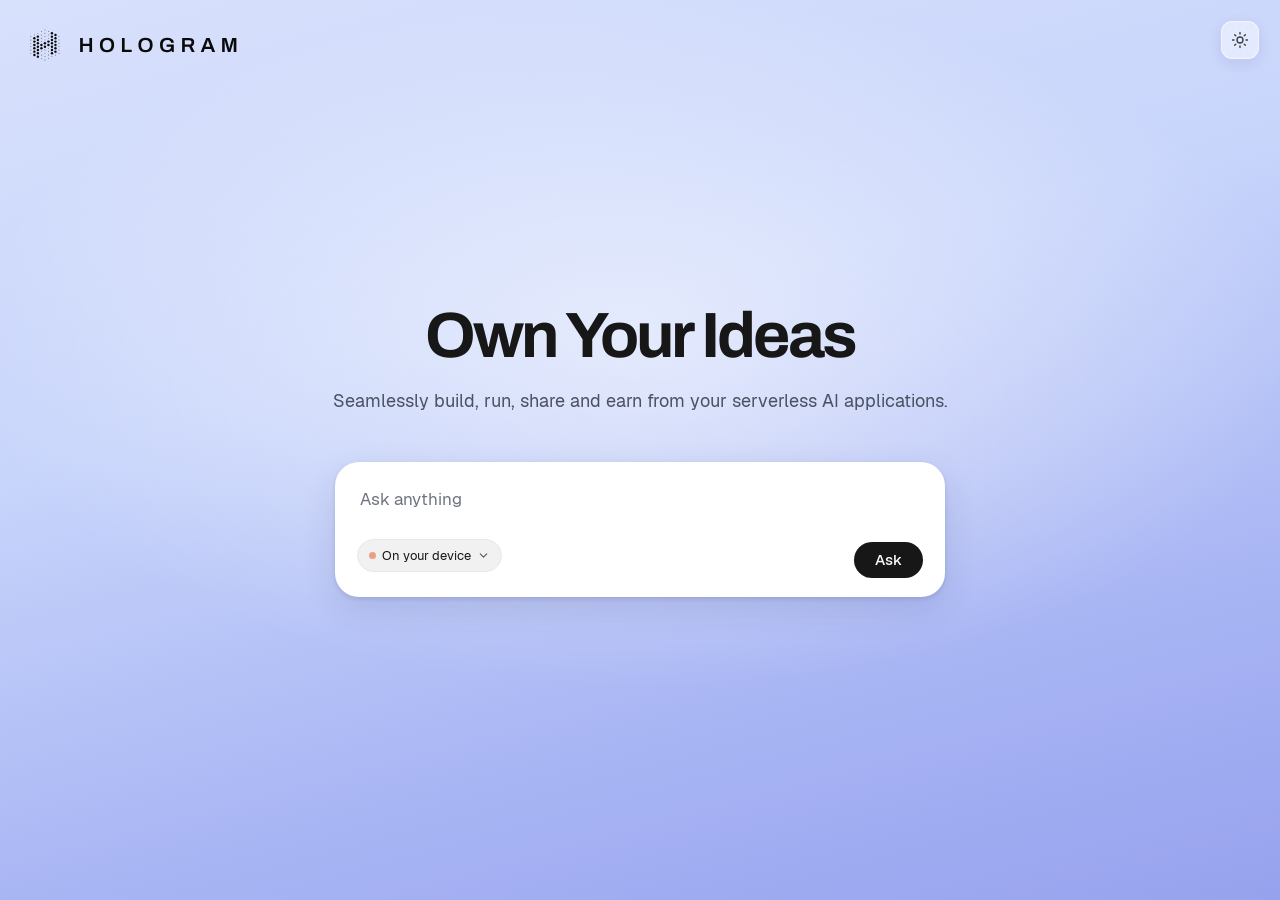
==== commit f85a7ea1: "The pill is an indicator: the concise name of the model that answers next, a dot pulsing while the l" ====
--- a/site/index.html
+++ b/site/index.html
@@ -48,7 +48,7 @@
     </div>
     <div class="row">
       <div class="who">
-        <button class="who-pill" id="whoPill" type="button" aria-haspopup="listbox" aria-expanded="false" aria-label="On your device / Paid"><span id="whoCurrent">On your device</span><svg class="chev" viewBox="0 0 24 24" width="13" height="13" fill="none" stroke="currentColor" stroke-width="2" stroke-linecap="round" stroke-linejoin="round" aria-hidden="true"><path d="M6 9l6 6 6-6"/></svg></button>
+        <button class="who-pill" id="whoPill" type="button" aria-haspopup="listbox" aria-expanded="false" aria-label="On your device / Paid"><span class="dot" id="whoDot" aria-hidden="true"></span><span id="whoCurrent">On your device</span><svg class="chev" viewBox="0 0 24 24" width="13" height="13" fill="none" stroke="currentColor" stroke-width="2" stroke-linecap="round" stroke-linejoin="round" aria-hidden="true"><path d="M6 9l6 6 6-6"/></svg></button>
         <div class="who-menu" id="whoMenu" role="listbox" aria-label="On your device / Paid" hidden><button class="opt" type="button" role="option" data-provider="local" data-model="" aria-selected="true">On your device</button><button class="opt" type="button" role="option" data-provider="paid" data-model="qwen/qwen3.8-flash" aria-selected="false">Qwen 3.8 Flash</button><button class="opt" type="button" role="option" data-provider="paid" data-model="deepseek/deepseek-v4.1-flash" aria-selected="false">DeepSeek V4.1 Flash</button><button class="opt" type="button" role="option" data-provider="paid" data-model="nvidia/nemotron-3.5-lightning:free" aria-selected="false">Nemotron 3.5, free</button></div>
       </div>
       <button class="pill" id="connect" type="button" hidden aria-haspopup="dialog" aria-expanded="false"><span class="dot" id="pillDot"></span>Connect</button>
--- a/site/app.css
+++ b/site/app.css
@@ -163,6 +163,10 @@
 .who-pill { display: inline-flex; align-items: center; gap: 6px; max-width: 100%; font: inherit; font-size: 13px; padding: 5px 11px; border-radius: 999px; border: 1px solid var(--border); background: var(--user); color: var(--foreground); cursor: pointer; white-space: nowrap; }
 .who-pill:hover, .who-pill[aria-expanded="true"] { border-color: color-mix(in srgb, var(--brand) 45%, var(--border)); }
 .who-pill #whoCurrent { overflow: hidden; text-overflow: ellipsis; }
+.who-pill .dot { flex: none; width: 7px; height: 7px; border-radius: 50%; background: var(--brand); }
+.who-pill .dot[data-state="loading"] { animation: pulse 1.2s ease-in-out infinite; }
+.who-pill .dot[data-state="off"] { background: var(--muted-foreground); opacity: 0.5; }
+@keyframes pulse { 0%, 100% { opacity: 1; } 50% { opacity: 0.25; } }
 .who-pill .chev { flex: none; opacity: 0.7; transition: transform .2s ease; }
 .who-pill[aria-expanded="true"] .chev { transform: rotate(180deg); }
 .who-menu { position: absolute; left: 0; bottom: calc(100% + 6px); z-index: 4; min-width: 200px; max-width: min(280px, 80vw); padding: 5px; display: grid; gap: 2px; border-radius: 13px; border: 1px solid var(--glass-border); background: var(--glass); -webkit-backdrop-filter: blur(34px) saturate(1.4); backdrop-filter: blur(34px) saturate(1.4); box-shadow: 0 13px 34px var(--shadow); }
